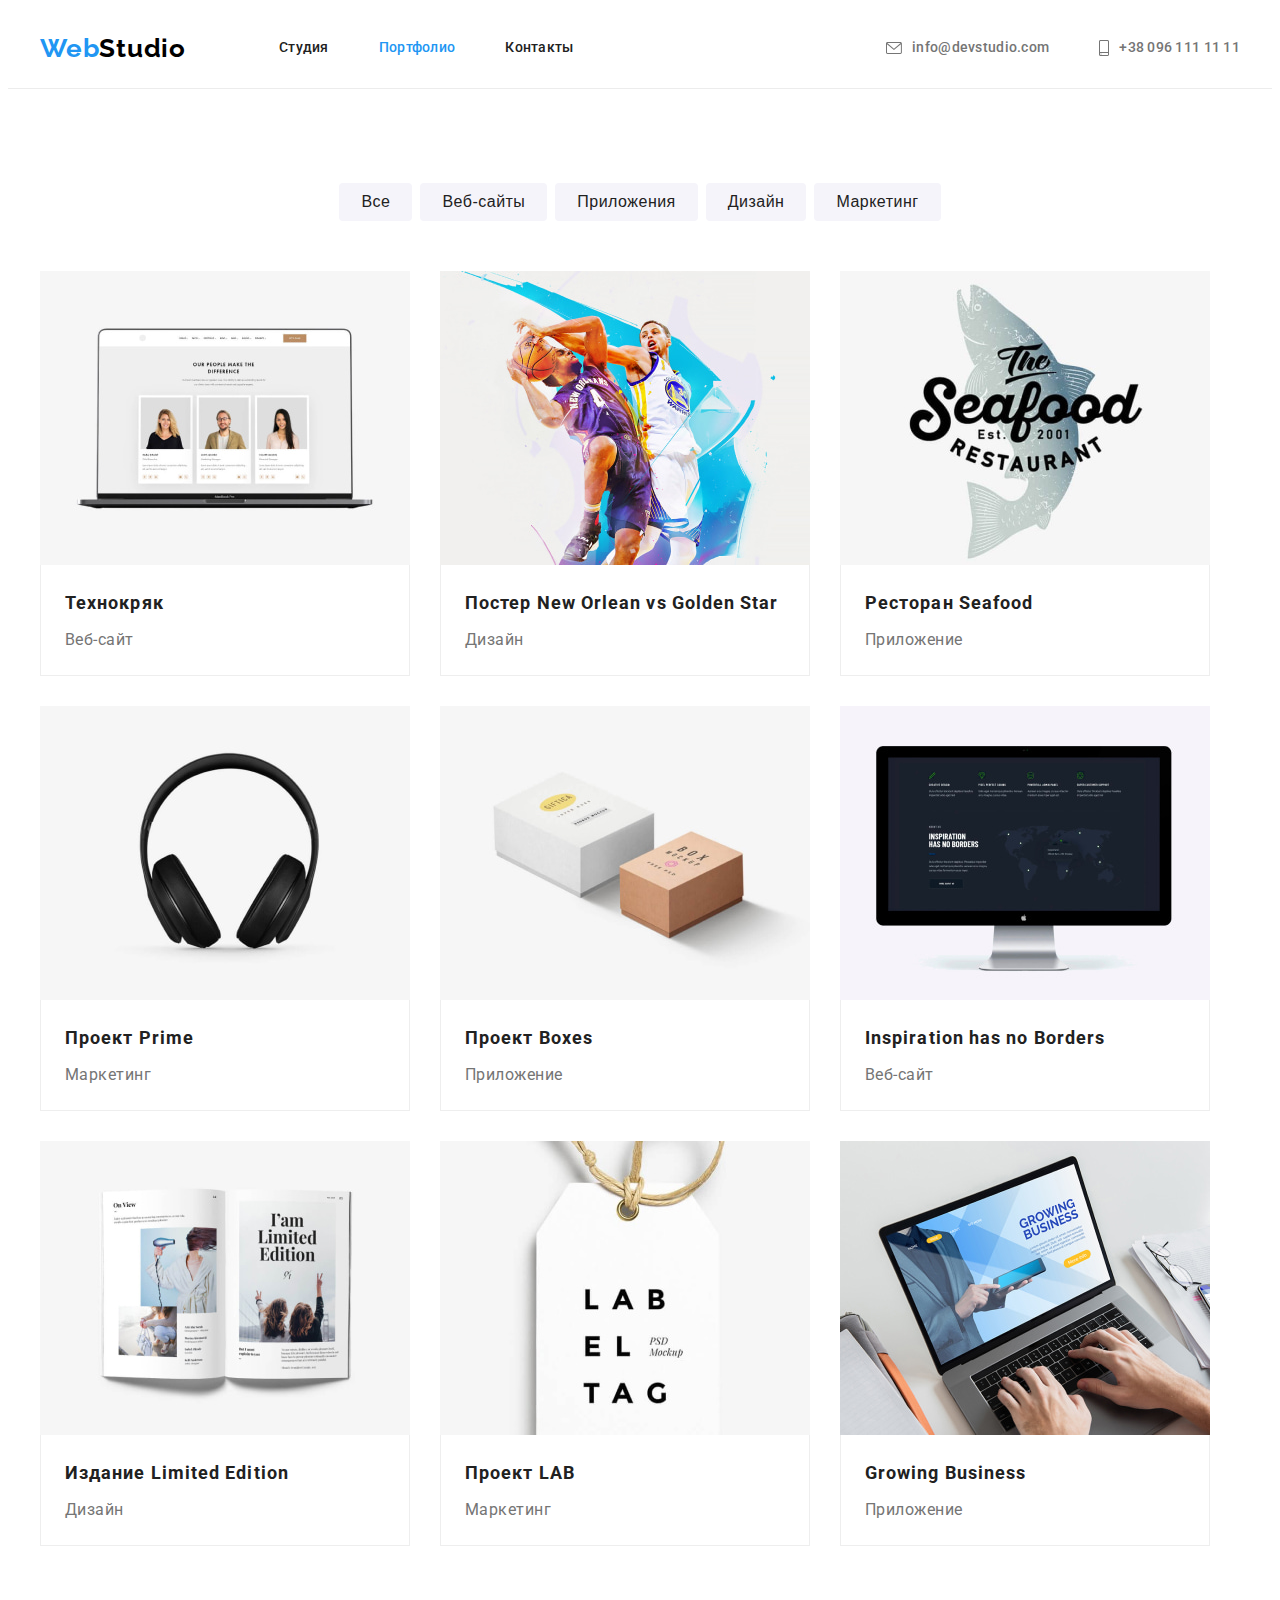
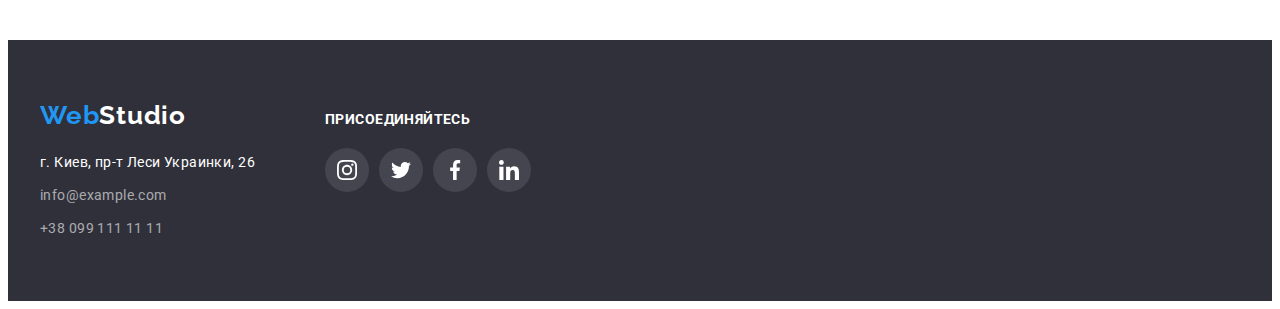
==== portfolio.html @ aa601a35 "hw5" ====
<!DOCTYPE html>
<html lang="ru">
<head>
    <meta charset="UTF-8">
    <meta http-equiv="X-UA-Compatible" content="IE=edge">
    <meta name="viewport" content="width=device-width, initial-scale=1.0">
    <title>Портфолио</title>
    
    <!-- Основные шрифты -->
    <link rel="preconnect" href="https://fonts.googleapis.com">
    <link rel="preconnect" href="https://fonts.gstatic.com" crossorigin>
    <link href="https://fonts.googleapis.com/css2?family=Raleway:wght@700&family=Roboto:wght@400;500;700;900&display=swap" rel="stylesheet">
    
        <!-- Нормализация стилей -->
    <link rel="stylesheet" href="https://cdnjs.cloudflare.com/ajax/libs/modern-normalize/1.1.0/modern-normalize.min.css"
        integrity="sha512-wpPYUAdjBVSE4KJnH1VR1HeZfpl1ub8YT/NKx4PuQ5NmX2tKuGu6U/JRp5y+Y8XG2tV+wKQpNHVUX03MfMFn9Q=="
        crossorigin="anonymous" referrerpolicy="no-referrer" />
    
    <!-- Кастомные стили -->
    <link rel="stylesheet" href="./css/styles.css">
</head>
<body>
    <!-- Секция Хедер -->
    <header class="header">
        <div class="container header-container">
            <a class="logo link" href="./index.html" lang="en"><span class="logo-primary">Web</span><span
                    class="logo-secondary">Studio</span></a>
            <nav class="nav">
                <ul class="nav-list list">
                    <li class="nav-item"><a class="link" href="./index.html">Студия</a></li>
                    <li class="nav-item"><a class="link current" href="./portfolio.html">Портфолио</a></li>
                    <li class="nav-item"><a class="link" href="">Контакты</a></li>
                </ul>
            </nav>
            <ul class="contact-list list">
                <li class="contact-item">
                    <a class="contact-link link" href="mailto:info@devstudio.com">
                        <svg class="contact-icon" width="16" height="12">
                            <use href="./images/icons.svg#envelope"></use>
                        </svg>
                        info@devstudio.com</a>
                </li>
                <li class="contact-item">
                    <a class="contact-link link" href="tel:+380961111111">
                        <svg class="contact-icon" width="10" height="16">
                            <use href="./images/icons.svg#smartphone"></use>
                        </svg>
                        +38 096 111 11 11</a>
                </li>
            </ul>
        </div>
    </header>
    <!-- Уникальный контент -->
    <main>
        <!-- Секция Портфолио -->
        <section class="portfolio section">
           <div class="container portfolio-container">
                <h1 class="portfolio-title">Портфолио</h1>
                <ul class="filter-list list">
                    <li class="filter-item">
                        <button class="filter-btn" type="button">Все</button>
                    </li>
                    <li class="filter-item">
                        <button class="filter-btn" type="button">Веб-сайты</button>
                    </li>
                    <li class="filter-item">
                        <button class="filter-btn" type="button">Приложения</button>
                    </li>
                    <li class="filter-item">
                        <button class="filter-btn" type="button">Дизайн</button></li>
                    <li class="filter-item">
                        <button class="filter-btn" type="button">Маркетинг</button>
                    </li>
                </ul>
                <ul class="portfolio-list list">
                    <li class="portfolio-item">
                        <a class="portfolio-link link" href="">
                            <img class="portfolio-img" src="./images/portfolio/web.jpg" alt="Демонстрация веб-сайта" width="370"
                                height="294">
                            <div class="txt-card">
                                <h2 class="portfolio-subtitle">Технокряк</h2>
                                <p class="portfolio-desc">Веб-сайт</p>
                            </div>
                        </a>
                    </li>
                    <li class="portfolio-item">
                        <a class="portfolio-link link" href="">
                            <img class="portfolio-img" src="./images/portfolio/poster.jpg" alt="Постер с баскетболистами" width="370"
                                height="294">
                            <div class="txt-card">
                                <h2 class="portfolio-subtitle">Постер New Orlean vs Golden Star</h2>
                                <p class="portfolio-desc">Дизайн</p>
                            </div>
                        </a>
                    </li>
                    <li class="portfolio-item">
                        <a class="portfolio-link link" href="">
                            <img class="portfolio-img" src="./images/portfolio/seafood.jpg" alt="Логотип ресторана" width="370"
                                height="294">
                            <div class="txt-card">
                                <h2 class="portfolio-subtitle">Ресторан Seafood</h2>
                                <p class="portfolio-desc">Приложение</p>
                            </div>
                        </a>
                    </li>
                    <li class="portfolio-item">
                        <a class="portfolio-link link" href="">
                            <img class="portfolio-img" src="./images/portfolio/prime.jpg" alt="Закрытые наушники" width="370"
                                height="294">
                            <div class="txt-card">
                                <h2 class="portfolio-subtitle">Проект Prime</h2>
                                <p class="portfolio-desc">Маркетинг</p>
                            </div>
                        </a>
                    </li>
                    <li class="portfolio-item">
                        <a class="portfolio-link link" href="">
                            <img class="portfolio-img" src="./images/portfolio/boxes.jpg" alt="Коробки" width="370" height="294">
                            <div class="txt-card">
                                <h2 class="portfolio-subtitle">Проект Boxes</h2>
                                <p class="portfolio-desc">Приложение</p>
                            </div>
                        </a>
                    </li>
                    <li class="portfolio-item">
                        <a class="portfolio-link link" href="">
                            <img class="portfolio-img" src="./images/portfolio/inspiration.jpg" alt="Демонстрация веб-сайта" width="370"
                                height="294">
                            <div class="txt-card">
                                <h2 class="portfolio-subtitle">Inspiration has no Borders</h2>
                                <p class="portfolio-desc">Веб-сайт</p>
                            </div>
                        </a>
                    </li>
                    <li class="portfolio-item">
                        <a class="portfolio-link link" href="">
                            <img class="portfolio-img" src="./images/portfolio/edition.jpg" alt="Издание в развороте" width="370"
                                height="294">
                            <div class="txt-card">
                                <h2 class="portfolio-subtitle">Издание Limited Edition</h2>
                                <p class="portfolio-desc">Дизайн</p>
                            </div>
                        </a>
                    </li>
                    <li class="portfolio-item">
                        <a class="portfolio-link link" href="">
                            <img class="portfolio-img" src="./images/portfolio/lab.jpg" alt="Бирка продукта" width="370" height="294">
                            <div class="txt-card">
                                <h2 class="portfolio-subtitle">Проект LAB</h2>
                                <p class="portfolio-desc">Маркетинг</p>
                            </div>
                        </a>
                    </li>
                    <li class="portfolio-item">
                        <a class="portfolio-link link" href="">
                            <img class="portfolio-img" src="./images/portfolio/business.jpg" alt="Демонстрация приложения" width="370"
                                height="294">
                            <div class="txt-card">
                                <h2 class="portfolio-subtitle">Growing Business</h2>
                                <p class="portfolio-desc">Приложение</p>
                            </div>
                        </a>
                    </li>
                </ul>
           </div>
        </section>
    </main>
    <!-- Секция Футер -->
    <footer class="footer section">
        <div class="container footer-container">
            <div class="footer-container-contacts">
                <a class="logo link" href="./index.html" lang="en"><span class="logo-primary">Web</span><span
                        class="footer-logo-secondary">Studio</span></a>
                <address class="footer-address">
                    <span class="location">г. Киев, пр-т Леси Украинки, 26</span>
                    <ul class="footer-list list">
                        <li class="footer-item">
                            <a class="footer-link link" href="mailto:info@example.com">info@example.com</a>
                        </li>
                        <li class="footer-item">
                            <a class="footer-link link" href="tel:+380991111111">+38 099 111 11 11</a>
                        </li>
                    </ul>
                </address>
            </div>
            <div class="footer-container-socials">
                <p class="footer-socials-title">присоединяйтесь</p>
                <ul class="footer-socials list">
                    <li class="footer-socials-item">
                        <a class="footer-socials-link link" href="">
                            <svg class="footer-socials-icon" width="20" height="20">
                                <use href="./images/icons.svg#instagram"></use>
                            </svg>
                        </a>
                    </li>
                    <li class="footer-socials-item">
                        <a class="footer-socials-link link" href="">
                            <svg class="footer-socials-icon" width="20" height="20">
                                <use href="./images/icons.svg#twitter"></use>
                            </svg>
                        </a>
                    </li>
                    <li class="footer-socials-item">
                        <a class="footer-socials-link link" href="">
                            <svg class="footer-socials-icon" width="20" height="20">
                                <use href="./images/icons.svg#facebook"></use>
                            </svg>
                        </a>
                    </li>
                    <li class="footer-socials-item">
                        <a class="footer-socials-link link" href="">
                            <svg class="footer-socials-icon" width="20" height="20">
                                <use href="./images/icons.svg#linkedin"></use>
                            </svg>
                        </a>
                    </li>
                </ul>
            </div>
        </div>
    </footer>
</body>
</html>
---- css/styles.css ----
:root {
  /* Шрифт */
  --primary-font: "Roboto", sans-serif;
  --secondary-font: "Raleway", sans-serif;

  /* Цвет текста */
  --primary-text-color: #212121;
  --secondary-text-color: #757575;
  --primary-accent-color: #2196f3;
  --secondary-accent-color: #ffffff;
  --header-logo-color: #000000;
  --footer-item-color: rgba(255, 255, 255, 0.6);

  /* Фон */
  --primary-background-color: #ffffff;
  --secondary-background-color: #2f303a;
  --additional-background-color: #f5f4fa;
  --hero-background-color: #c4c4c4;
}

/* Body */

body {
  font-family: var(--primary-font);
  font-size: 14px;
  line-height: 1.14;

  letter-spacing: 0.03em;

  color: var(--primary-text-color);
  background-color: var(--primary-background-color);
}

h1,
h2,
h3,
h4,
h5,
h6,
p {
  margin: 0;
  max-width: 100%;
}

img {
  display: block;
}

.link {
  font-family: inherit;
  color: inherit;
  text-decoration: none;
}
.list {
  padding-left: 0;
  margin-top: 0;
  margin-bottom: 0;

  list-style: none;
}

.container {
  width: 1200px;
  padding-left: 15px;
  padding-right: 15px;

  margin-left: auto;
  margin-right: auto;
}

.section {
  padding-top: 94px;
  padding-bottom: 94px;
}

/* Стиль Лого */

.logo-primary,
.logo-secondary,
.footer-logo-secondary {
  font-family: var(--secondary-font);
  font-weight: 700;
  font-size: 26px;
  line-height: 1.19;

  letter-spacing: 0.03em;

  color: var(--primary-accent-color);
}
.logo-secondary {
  color: var(--header-logo-color);
}
.footer-logo-secondary {
  color: var(--secondary-accent-color);
}

/* Хедер */

.header {
  border-bottom: 1px solid #ececec;
}

.header-container {
  display: flex;
  align-items: center;
}

.header-container .logo {
  margin-right: 93px;
}

.nav-list {
  display: flex;
}

.nav-item {
  display: flex;
  margin-right: 50px;

  font-weight: 500;
  letter-spacing: 0.02em;
}

.nav-item:last-child {
  margin-right: 0;
}

.nav-item > .link:hover,
.nav-item > .link:focus {
  color: var(--primary-accent-color);
}

.nav-item > .link {
  display: block;
  padding-top: 32px;
  padding-bottom: 32px;
}

.nav-list .link.current {
  color: var(--primary-accent-color);
}

.contact-list {
  display: flex;
  margin-left: auto;

  font-weight: 500;
  letter-spacing: 0.02em;
}

.contact-item {
  color: var(--secondary-text-color);
}

.contact-item:not(:last-child) {
  margin-right: 50px;
}

.contact-link {
  display: flex;
  align-items: center;
  padding-top: 32px;
  padding-bottom: 32px;
}

.contact-icon {
  margin-right: 10px;
  fill: currentColor;
}

.contact-list .link:hover,
.contact-list .link:focus {
  color: var(--primary-accent-color);
}

/* Герой */

.hero {
  max-width: 1600px;
  margin-left: auto;
  margin-right: auto;
  padding-top: 200px;
  padding-bottom: 200px;

  text-align: center;

  background-color: var(--hero-background-color);
  background-image: linear-gradient(
      to bottom,
      rgba(47, 48, 58, 0.4),
      rgba(47, 48, 58, 0.4)
    ),
    url(../images/hero-img.jpg);
  background-repeat: no-repeat;
  background-position: center;
  background-size: cover;
}

.hero-title {
  max-width: 696px;
  margin-left: auto;
  margin-right: auto;
  margin-bottom: 30px;

  font-weight: 900;
  font-size: 44px;
  line-height: 1.36;

  letter-spacing: 0.06em;
  text-transform: uppercase;

  color: var(--secondary-accent-color);
}

.hero-button {
  padding: 10px 32px;
  border-radius: 4px;

  font-weight: 700;
  font-size: 16px;
  line-height: 1.88;
  letter-spacing: 0.06em;

  color: var(--secondary-accent-color);

  background-color: var(--primary-accent-color);
  cursor: pointer;

  border: none;
}

.hero-button:hover,
.hero-button:focus {
  background-color: #188ce8;
}

/* Особенности */

.feature-list {
  display: flex;
}

.feature-box-icon {
  display: flex;
  width: 270px;
  height: 120px;
  margin-bottom: 30px;
  justify-content: center;
  align-items: center;
  background-color: var(--additional-background-color);
  border-radius: 4px;
}

.feature-item {
  min-width: 270px;
}

.feature-item:not(:last-child) {
  margin-right: 30px;
}

.feature-subtitle {
  margin-bottom: 10px;

  font-weight: 700;
  font-size: 14px;
  line-height: 1.14;

  letter-spacing: 0.03em;
  text-transform: uppercase;

  color: var(--primary-text-color);
}

.feature-text {
  font-size: 14px;
  line-height: 1.71;

  letter-spacing: 0.03em;

  color: var(--secondary-text-color);
}

/* Услуги и Команда*/

.services.section {
  padding-top: 0;
}

.services-title,
.team-title {
  margin-bottom: 50px;

  font-weight: 700;
  font-size: 36px;
  line-height: 1.17;

  text-align: center;
  letter-spacing: 0.03em;

  color: var(--primary-text-color);
}

.services-list {
  display: flex;
}

.services-item:not(:last-child) {
  margin-right: 30px;
}

.team-list {
  display: flex;
}

.team-item {
  background-color: var(--primary-background-color);
  box-shadow: 0px 1px 3px rgba(0, 0, 0, 0.12), 0px 1px 1px rgba(0, 0, 0, 0.14),
    0px 2px 1px rgba(0, 0, 0, 0.2);
  border-radius: 0px 0px 4px 4px;
}

.team-item:not(:last-child) {
  margin-right: 30px;
}

.team-txt {
  padding-top: 30px;
  padding-bottom: 30px;
  padding-left: 32px;
  padding-right: 32px;
}

.team-subtitle {
  margin-bottom: 10px;

  font-weight: 500;
  font-size: 16px;
  line-height: 1.19;
  text-align: center;

  letter-spacing: 0.03em;

  color: var(--primary-text-color);
}

.team-desc {
  margin-bottom: 16px;

  font-size: 16px;
  line-height: 1.19;
  text-align: center;

  letter-spacing: 0.03em;

  color: var(--secondary-text-color);
}

.team {
  background: var(--additional-background-color);
}

.socials {
  display: flex;
}

.socials-item:not(:last-child) {
  margin-right: 10px;
}

.socials-link {
  display: flex;
  justify-content: center;
  align-items: center;

  width: 44px;
  height: 44px;

  border-radius: 50%;
  background-color: var(--primary-background-color);
}

.socials-link:hover,
.socials-link:focus {
  background-color: var(--primary-accent-color);
}

.socials-link:hover .socials-icon,
.socials-link:focus .socials-icon {
  fill: var(--secondary-accent-color);
}

.socials-icon {
  fill: #afb1b8;
}

/* Секция Клиенты */
.clients {
  padding-top: 94px;
  padding-bottom: 94px;
}

.clients-title {
  margin-bottom: 50px;

  font-weight: 700;
  font-size: 36px;
  line-height: 1.17;
  text-align: center;
  letter-spacing: 0.03em;

  color: var(--primary-text-color);
}

.clients-list {
  display: flex;
}

.clients-item:not(:last-child) {
  margin-right: 30px;
}

.clients-link {
  display: flex;
  justify-content: center;
  align-items: center;
  width: 170px;
  height: 92px;

  color: #afb1b8;
  border: 1px solid #afb1b8;
  border-radius: 4px;
}

.clients-icon {
  fill: #afb1b8;
}

.clients-link:hover .clients-icon,
.clients-link:focus .clients-icon {
  fill: var(--primary-accent-color);
}
.clients-link:hover,
.clients-link:focus {
  border: 1px solid var(--primary-accent-color);
}

/* Футер */
.footer-container {
  display: flex;
  align-items: baseline;
}

.footer.section {
  padding-top: 60px;
  padding-bottom: 60px;

  background-color: var(--secondary-background-color);
}

.footer-container-contacts {
  display: block;
  margin-right: 70px;
}

.footer-container-socials {
  display: block;
}
.footer-container .logo {
  display: block;
  margin-bottom: 20px;
}

.footer-socials-title {
  margin-bottom: 20px;

  font-weight: 700;
  font-size: 14px;
  line-height: 1.14;
  letter-spacing: 0.03em;
  text-transform: uppercase;

  color: var(--primary-background-color);
}

.footer-socials {
  display: flex;
}

.footer-socials-item:not(:last-child) {
  margin-right: 10px;
}

.footer-socials-link {
  display: flex;
  justify-content: center;
  align-items: center;

  width: 44px;
  height: 44px;

  border-radius: 50%;
  background-color: rgba(255, 255, 255, 0.1);
}

.footer-socials-link:hover,
.footer-socials-link:focus {
  background-color: var(--primary-accent-color);
}

.footer-socials-icon {
  fill: var(--secondary-accent-color);
}

.location,
.footer-link {
  font-size: 14px;
  line-height: 1.71;
  font-style: normal;

  letter-spacing: 0.03em;

  color: var(--secondary-accent-color);
}

.location {
  display: block;
  margin-bottom: 9px;
}

.footer-item:not(:last-child) {
  margin-bottom: 9px;
}

.footer-link {
  color: var(--footer-item-color);
}

.footer-link:hover,
.footer-link:focus {
  color: var(--primary-accent-color);
}
/* Портфолио */

.filter-list {
  display: flex;
  justify-content: center;
  margin-bottom: 50px;
}

.filter-item:not(:last-child) {
  margin-right: 8px;
}

.filter-btn {
  padding: 6px 22px;
  border-radius: 4px;

  font-weight: 500;
  font-size: 16px;
  line-height: 1.63;

  text-align: center;
  letter-spacing: 0.03em;

  color: var(--primary-text-color);
  background-color: var(--additional-background-color);
  cursor: pointer;

  border: none;
}

.filter-btn:hover,
.filter-btn:focus {
  color: var(--secondary-accent-color);
  background-color: var(--primary-accent-color);
  box-shadow: 0px 3px 1px rgba(0, 0, 0, 0.1), 0px 1px 2px rgba(0, 0, 0, 0.08),
    0px 2px 2px rgba(0, 0, 0, 0.12);
  border-radius: 4px;
}

.portfolio-list {
  display: flex;
  flex-wrap: wrap;

  margin-right: -30px;
  margin-bottom: -30px;
}

.portfolio-item {
  flex-basis: calc(100% - 60px) / 3;

  margin-right: 30px;
  margin-bottom: 30px;
}

.portfolio-link {
  display: block;
}

.portfolio-link:hover,
.portfolio-link:focus {
  box-shadow: 0px 1px 1px rgba(0, 0, 0, 0.12), 0px 4px 4px rgba(0, 0, 0, 0.06),
    1px 4px 6px rgba(0, 0, 0, 0.16);
}

.txt-card {
  padding-top: 20px;
  padding-bottom: 20px;
  padding-left: 24px;
  padding-right: 24px;

  border-left: 1px solid #eeeeee;
  border-right: 1px solid #eeeeee;
  border-bottom: 1px solid #eeeeee;
}

.portfolio-subtitle {
  margin-bottom: 4px;

  font-weight: 700;
  font-size: 18px;
  line-height: 2;

  letter-spacing: 0.06em;

  color: var(--primary-text-color);
}

.portfolio-desc {
  font-size: 16px;
  line-height: 1.88;

  letter-spacing: 0.03em;

  color: var(--secondary-text-color);
}

/* visually-hidden */

.feature-title,
.portfolio-title {
  position: absolute;
  white-space: nowrap;
  width: 1px;
  height: 1px;
  overflow: hidden;
  border: 0;
  padding: 0;
  clip: rect(0 0 0 0);
  clip-path: inset(50%);
  margin: -1px;
}
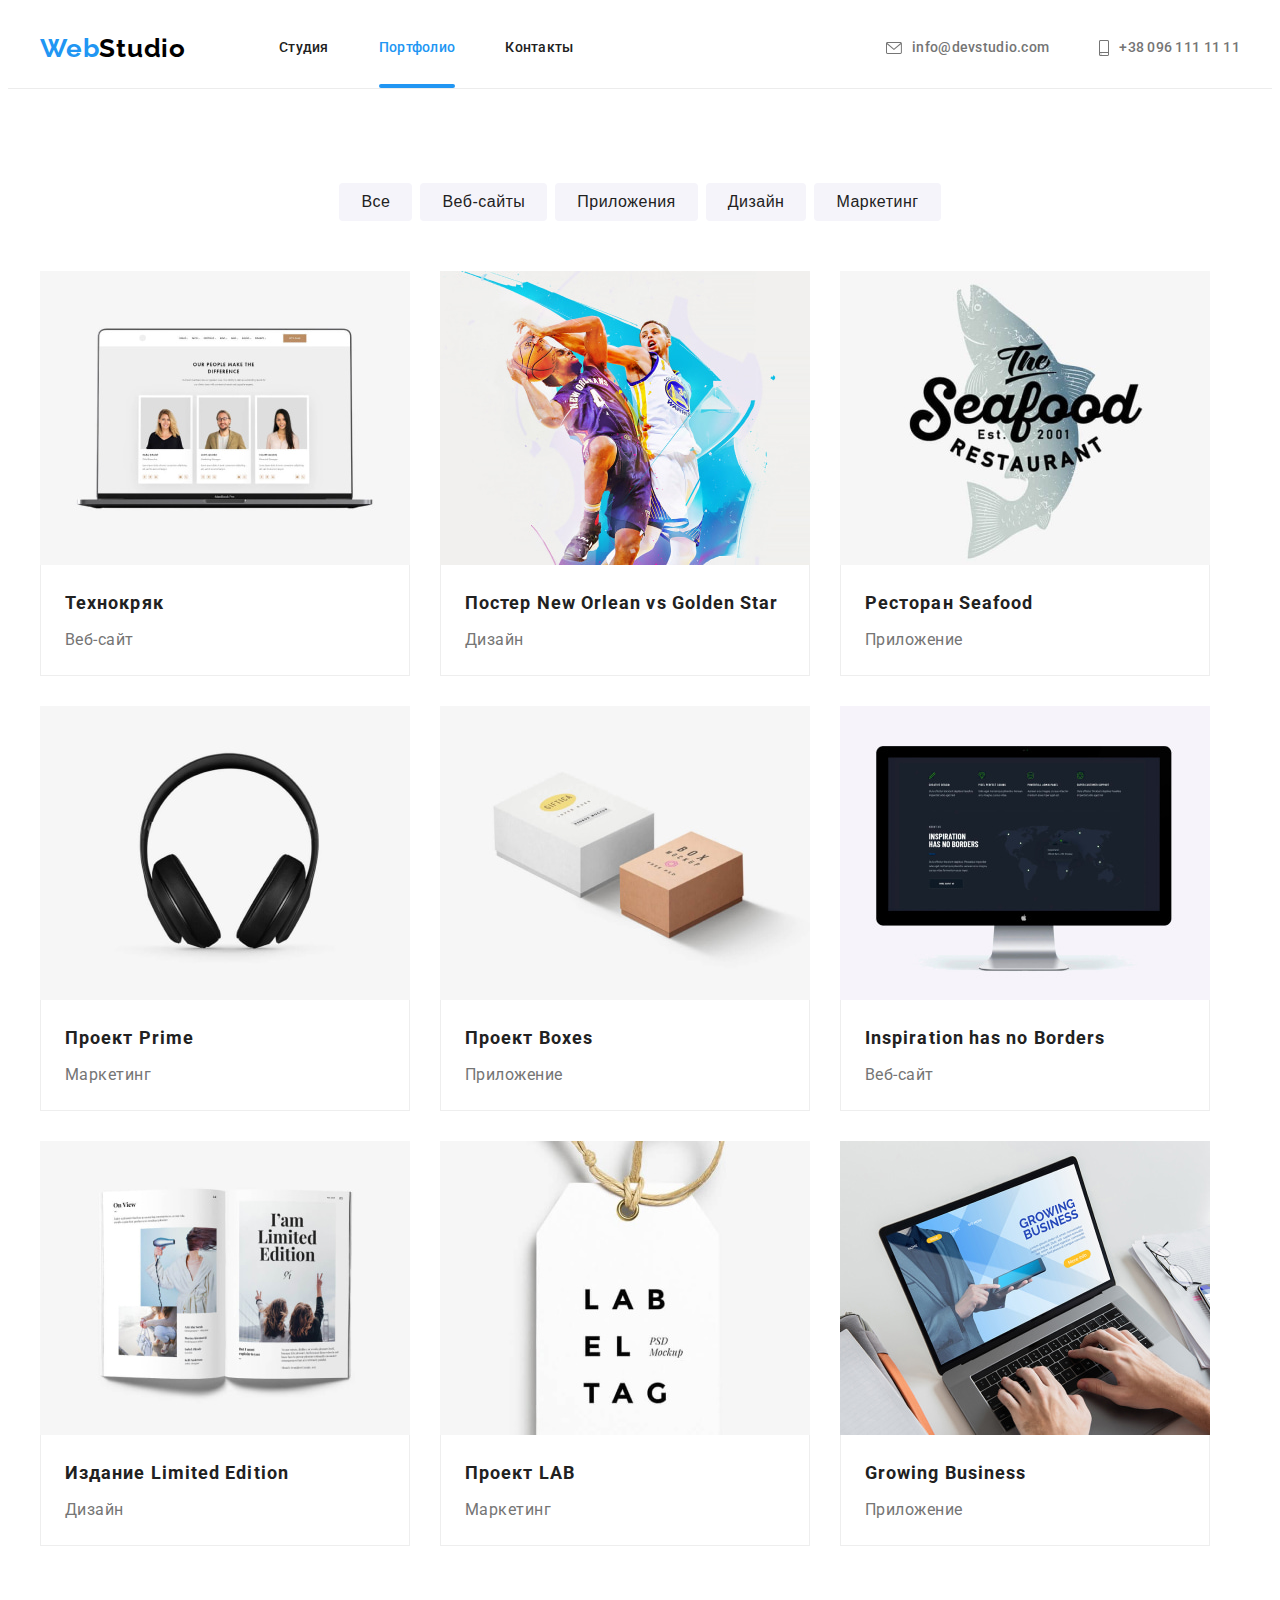
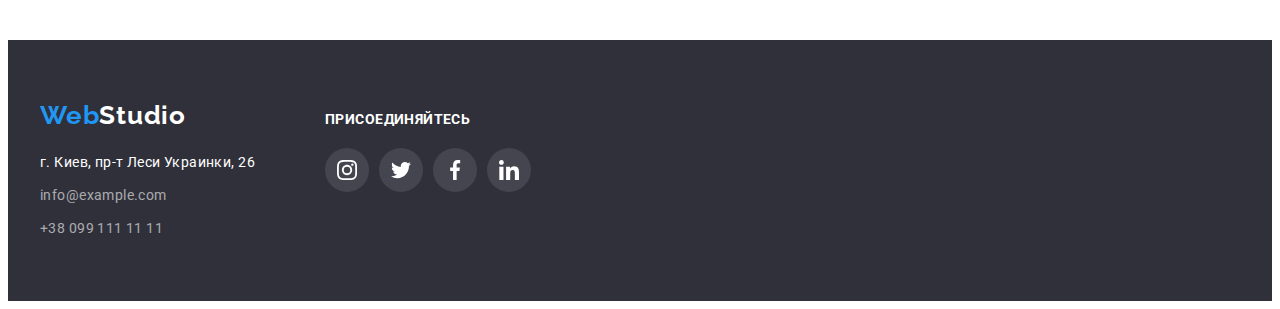
==== commit 3ce5f42c: "c1-c7-done" ====
--- a/portfolio.html
+++ b/portfolio.html
@@ -75,89 +75,164 @@
                 <ul class="portfolio-list list">
                     <li class="portfolio-item">
                         <a class="portfolio-link link" href="">
-                            <img class="portfolio-img" src="./images/portfolio/web.jpg" alt="Демонстрация веб-сайта" width="370"
-                                height="294">
+                            <div class="portfolio-thumb">
+                                <img class="portfolio-img" src="./images/portfolio/web.jpg" alt="Демонстрация веб-сайта" width="370" height="294">
+                                <div class="portfolio-row">
+                                    <p class="portfolio-row-txt">
+                                        Ресурс предлагает комплексные предложения с разным уровнем функционала и сервисов. Все это позволит посетителю
+                                        получить
+                                        исчерпывающие сведения о компании или частном лице.
+                                    </p>
+                                </div>
+                            </div>
                             <div class="txt-card">
                                 <h2 class="portfolio-subtitle">Технокряк</h2>
-                                <p class="portfolio-desc">Веб-сайт</p>
-                            </div>
-                        </a>
-                    </li>
-                    <li class="portfolio-item">
-                        <a class="portfolio-link link" href="">
-                            <img class="portfolio-img" src="./images/portfolio/poster.jpg" alt="Постер с баскетболистами" width="370"
-                                height="294">
+                                <h3 class="portfolio-desc">Веб-сайт</h3>
+                            </div>
+                        </a>
+                    </li>
+                    <li class="portfolio-item">
+                        <a class="portfolio-link link" href="">
+                            <div class="portfolio-thumb">
+                                <img class="portfolio-img" src="./images/portfolio/poster.jpg" alt="Постер с баскетболистами" width="370" height="294">
+                                <div class="portfolio-row">
+                                    <p class="portfolio-row-txt">
+                                        Ресурс предлагает комплексные предложения с разным уровнем функционала и сервисов. Все это позволит посетителю
+                                        получить
+                                        исчерпывающие сведения о компании или частном лице.
+                                    </p>
+                                </div>
+                            </div>
                             <div class="txt-card">
                                 <h2 class="portfolio-subtitle">Постер New Orlean vs Golden Star</h2>
-                                <p class="portfolio-desc">Дизайн</p>
-                            </div>
-                        </a>
-                    </li>
-                    <li class="portfolio-item">
-                        <a class="portfolio-link link" href="">
-                            <img class="portfolio-img" src="./images/portfolio/seafood.jpg" alt="Логотип ресторана" width="370"
-                                height="294">
+                                <h3 class="portfolio-desc">Дизайн</h3>
+                            </div>
+                        </a>
+                    </li>
+                    <li class="portfolio-item">
+                        <a class="portfolio-link link" href="">
+                            <div class="portfolio-thumb">
+                                <img class="portfolio-img" src="./images/portfolio/seafood.jpg" alt="Логотип ресторана" width="370" height="294">
+                                <div class="portfolio-row">
+                                    <p class="portfolio-row-txt">
+                                        Ресурс предлагает комплексные предложения с разным уровнем функционала и сервисов. Все это позволит посетителю
+                                        получить
+                                        исчерпывающие сведения о компании или частном лице.
+                                    </p>
+                                </div>
+                            </div>
                             <div class="txt-card">
                                 <h2 class="portfolio-subtitle">Ресторан Seafood</h2>
-                                <p class="portfolio-desc">Приложение</p>
-                            </div>
-                        </a>
-                    </li>
-                    <li class="portfolio-item">
-                        <a class="portfolio-link link" href="">
-                            <img class="portfolio-img" src="./images/portfolio/prime.jpg" alt="Закрытые наушники" width="370"
-                                height="294">
+                                <h3 class="portfolio-desc">Приложение</h3>
+                            </div>
+                        </a>
+                    </li>
+                    <li class="portfolio-item">
+                        <a class="portfolio-link link" href="">
+                            <div class="portfolio-thumb">
+                                <img class="portfolio-img" src="./images/portfolio/prime.jpg" alt="Закрытые наушники" width="370" height="294">
+                                <div class="portfolio-row">
+                                    <p class="portfolio-row-txt">
+                                        Ресурс предлагает комплексные предложения с разным уровнем функционала и сервисов. Все это позволит посетителю
+                                        получить
+                                        исчерпывающие сведения о компании или частном лице.
+                                    </p>
+                                </div>
+                            </div>
                             <div class="txt-card">
                                 <h2 class="portfolio-subtitle">Проект Prime</h2>
-                                <p class="portfolio-desc">Маркетинг</p>
-                            </div>
-                        </a>
-                    </li>
-                    <li class="portfolio-item">
-                        <a class="portfolio-link link" href="">
-                            <img class="portfolio-img" src="./images/portfolio/boxes.jpg" alt="Коробки" width="370" height="294">
+                                <h3 class="portfolio-desc">Маркетинг</h3>
+                            </div>
+                        </a>
+                    </li>
+                    <li class="portfolio-item">
+                        <a class="portfolio-link link" href="">
+                            <div class="portfolio-thumb">
+                                <img class="portfolio-img" src="./images/portfolio/boxes.jpg" alt="Коробки" width="370" height="294">
+                                <div class="portfolio-row">
+                                    <p class="portfolio-row-txt">
+                                        Ресурс предлагает комплексные предложения с разным уровнем функционала и сервисов. Все это позволит посетителю
+                                        получить
+                                        исчерпывающие сведения о компании или частном лице.
+                                    </p>
+                                </div>
+                            </div>
                             <div class="txt-card">
                                 <h2 class="portfolio-subtitle">Проект Boxes</h2>
-                                <p class="portfolio-desc">Приложение</p>
-                            </div>
-                        </a>
-                    </li>
-                    <li class="portfolio-item">
-                        <a class="portfolio-link link" href="">
-                            <img class="portfolio-img" src="./images/portfolio/inspiration.jpg" alt="Демонстрация веб-сайта" width="370"
-                                height="294">
+                                <h3 class="portfolio-desc">Приложение</h3>
+                            </div>
+                        </a>
+                    </li>
+                    <li class="portfolio-item">
+                        <a class="portfolio-link link" href="">
+                            <div class="portfolio-thumb">
+                                <img class="portfolio-img" src="./images/portfolio/inspiration.jpg" alt="Демонстрация веб-сайта" width="370"
+                                    height="294">
+                                <div class="portfolio-row">
+                                    <p class="portfolio-row-txt">
+                                        Ресурс предлагает комплексные предложения с разным уровнем функционала и сервисов. Все это позволит посетителю
+                                        получить
+                                        исчерпывающие сведения о компании или частном лице.
+                                    </p>
+                                </div>
+                            </div>
                             <div class="txt-card">
                                 <h2 class="portfolio-subtitle">Inspiration has no Borders</h2>
-                                <p class="portfolio-desc">Веб-сайт</p>
-                            </div>
-                        </a>
-                    </li>
-                    <li class="portfolio-item">
-                        <a class="portfolio-link link" href="">
-                            <img class="portfolio-img" src="./images/portfolio/edition.jpg" alt="Издание в развороте" width="370"
-                                height="294">
+                                <h3 class="portfolio-desc">Веб-сайт</h3>
+                            </div>
+                        </a>
+                    </li>
+                    <li class="portfolio-item">
+                        <a class="portfolio-link link" href="">
+                            <div class="portfolio-thumb">
+                                <img class="portfolio-img" src="./images/portfolio/edition.jpg" alt="Издание в развороте" width="370" height="294">
+                                <div class="portfolio-row">
+                                    <p class="portfolio-row-txt">
+                                        Ресурс предлагает комплексные предложения с разным уровнем функционала и сервисов. Все это позволит посетителю
+                                        получить
+                                        исчерпывающие сведения о компании или частном лице.
+                                    </p>
+                                </div>
+                            </div>
                             <div class="txt-card">
                                 <h2 class="portfolio-subtitle">Издание Limited Edition</h2>
-                                <p class="portfolio-desc">Дизайн</p>
-                            </div>
-                        </a>
-                    </li>
-                    <li class="portfolio-item">
-                        <a class="portfolio-link link" href="">
-                            <img class="portfolio-img" src="./images/portfolio/lab.jpg" alt="Бирка продукта" width="370" height="294">
+                                <h3 class="portfolio-desc">Дизайн</h3>
+                            </div>
+                        </a>
+                    </li>
+                    <li class="portfolio-item">
+                        <a class="portfolio-link link" href="">
+                            <div class="portfolio-thumb">
+                                <img class="portfolio-img" src="./images/portfolio/lab.jpg" alt="Бирка продукта" width="370" height="294">
+                                <div class="portfolio-row">
+                                    <p class="portfolio-row-txt">
+                                        Ресурс предлагает комплексные предложения с разным уровнем функционала и сервисов. Все это позволит посетителю
+                                        получить
+                                        исчерпывающие сведения о компании или частном лице.
+                                    </p>
+                                </div>
+                            </div>
                             <div class="txt-card">
                                 <h2 class="portfolio-subtitle">Проект LAB</h2>
-                                <p class="portfolio-desc">Маркетинг</p>
-                            </div>
-                        </a>
-                    </li>
-                    <li class="portfolio-item">
-                        <a class="portfolio-link link" href="">
-                            <img class="portfolio-img" src="./images/portfolio/business.jpg" alt="Демонстрация приложения" width="370"
-                                height="294">
+                                <h3 class="portfolio-desc">Маркетинг</h3>
+                            </div>
+                        </a>
+                    </li>
+                    <li class="portfolio-item">
+                        <a class="portfolio-link link" href="">
+                            <div class="portfolio-thumb">
+                                <img class="portfolio-img" src="./images/portfolio/business.jpg" alt="Демонстрация приложения" width="370" height="294">
+                                <div class="portfolio-row">
+                                    <p class="portfolio-row-txt">
+                                        Ресурс предлагает комплексные предложения с разным уровнем функционала и сервисов. Все это позволит посетителю
+                                        получить
+                                        исчерпывающие сведения о компании или частном лице.
+                                    </p>
+                                </div>
+                            </div>
                             <div class="txt-card">
                                 <h2 class="portfolio-subtitle">Growing Business</h2>
-                                <p class="portfolio-desc">Приложение</p>
+                                <h3 class="portfolio-desc">Приложение</h3>
                             </div>
                         </a>
                     </li>
--- a/css/styles.css
+++ b/css/styles.css
@@ -16,6 +16,11 @@
   --secondary-background-color: #2f303a;
   --additional-background-color: #f5f4fa;
   --hero-background-color: #c4c4c4;
+  --portfolio-card-background: rgba(33, 150, 243, 0.9);
+
+  /* Анимация */
+  --primary-duration: 250ms;
+  --primery-timing-function: cubic-bezier(0.4, 0, 0.2, 1);
 }
 
 /* Body */
@@ -134,10 +139,28 @@
   display: block;
   padding-top: 32px;
   padding-bottom: 32px;
-}
-
-.nav-list .link.current {
+
+  transition: color var(--primary-duration) var(--primery-timing-function);
+}
+
+.link.current {
+  position: relative;
+
   color: var(--primary-accent-color);
+}
+
+.link.current::after {
+  content: "";
+
+  position: absolute;
+  left: 0;
+  bottom: 0;
+
+  display: block;
+  width: 100%;
+  height: 4px;
+  background-color: var(--primary-accent-color);
+  border-radius: 2px;
 }
 
 .contact-list {
@@ -161,6 +184,8 @@
   align-items: center;
   padding-top: 32px;
   padding-bottom: 32px;
+
+  transition: color var(--primary-duration) var(--primery-timing-function);
 }
 
 .contact-icon {
@@ -222,11 +247,12 @@
   letter-spacing: 0.06em;
 
   color: var(--secondary-accent-color);
-
   background-color: var(--primary-accent-color);
+  border: none;
   cursor: pointer;
 
-  border: none;
+  transition: background-color var(--primary-duration)
+    var(--primery-timing-function);
 }
 
 .hero-button:hover,
@@ -305,9 +331,41 @@
   display: flex;
 }
 
+.services-item {
+  display: block;
+  position: relative;
+}
+
 .services-item:not(:last-child) {
   margin-right: 30px;
 }
+
+.services-row {
+  display: flex;
+
+  position: absolute;
+  left: 0;
+  bottom: 0;
+
+  width: 100%;
+  height: 70px;
+  justify-content: center;
+  align-items: center;
+
+  background-color: rgba(47, 48, 58, 0.8);
+}
+
+.services-subtitle {
+  font-weight: 700;
+  font-size: 14px;
+  line-height: 1.14;
+  letter-spacing: 0.03em;
+  text-transform: uppercase;
+
+  color: var(--secondary-accent-color);
+}
+
+/* Команда */
 
 .team-list {
   display: flex;
@@ -378,6 +436,8 @@
 
   border-radius: 50%;
   background-color: var(--primary-background-color);
+  transition: background-color var(--primary-duration)
+    var(--primery-timing-function);
 }
 
 .socials-link:hover,
@@ -392,6 +452,7 @@
 
 .socials-icon {
   fill: #afb1b8;
+  transition: fill var(--primary-duration) var(--primery-timing-function);
 }
 
 /* Секция Клиенты */
@@ -430,10 +491,12 @@
   color: #afb1b8;
   border: 1px solid #afb1b8;
   border-radius: 4px;
+  transition: border var(--primary-duration) var(--primery-timing-function);
 }
 
 .clients-icon {
   fill: #afb1b8;
+  transition: fill var(--primary-duration) var(--primery-timing-function);
 }
 
 .clients-link:hover .clients-icon,
@@ -501,6 +564,8 @@
 
   border-radius: 50%;
   background-color: rgba(255, 255, 255, 0.1);
+  transition: background-color var(--primary-duration)
+    var(--primery-timing-function);
 }
 
 .footer-socials-link:hover,
@@ -534,12 +599,14 @@
 
 .footer-link {
   color: var(--footer-item-color);
+  transition: color var(--primary-duration) var(--primery-timing-function);
 }
 
 .footer-link:hover,
 .footer-link:focus {
   color: var(--primary-accent-color);
 }
+
 /* Портфолио */
 
 .filter-list {
@@ -554,20 +621,22 @@
 
 .filter-btn {
   padding: 6px 22px;
-  border-radius: 4px;
 
   font-weight: 500;
   font-size: 16px;
   line-height: 1.63;
-
   text-align: center;
   letter-spacing: 0.03em;
 
   color: var(--primary-text-color);
   background-color: var(--additional-background-color);
   cursor: pointer;
-
   border: none;
+  border-radius: 4px;
+
+  transition: color var(--primary-duration) var(--primery-timing-function),
+    background-color var(--primary-duration) var(--primery-timing-function),
+    box-shadow var(--primary-duration) var(--primery-timing-function);
 }
 
 .filter-btn:hover,
@@ -576,7 +645,6 @@
   background-color: var(--primary-accent-color);
   box-shadow: 0px 3px 1px rgba(0, 0, 0, 0.1), 0px 1px 2px rgba(0, 0, 0, 0.08),
     0px 2px 2px rgba(0, 0, 0, 0.12);
-  border-radius: 4px;
 }
 
 .portfolio-list {
@@ -596,6 +664,7 @@
 
 .portfolio-link {
   display: block;
+  transition: box-shadow var(--primary-duration) var(--primery-timing-function);
 }
 
 .portfolio-link:hover,
@@ -628,12 +697,48 @@
 }
 
 .portfolio-desc {
+  font-weight: 400;
   font-size: 16px;
   line-height: 1.88;
 
   letter-spacing: 0.03em;
 
   color: var(--secondary-text-color);
+}
+
+.portfolio-thumb {
+  position: relative;
+  overflow: hidden;
+}
+
+.portfolio-link:hover .portfolio-row,
+.portfolio-link:focus .portfolio-row {
+  transform: translateY(0);
+}
+
+.portfolio-row {
+  display: block;
+  width: 370px;
+  height: 294px;
+  padding: 63px 24px;
+
+  position: absolute;
+  top: 0;
+  left: 0;
+  transform: translateY(100%);
+  transition: transform var(--primary-duration) var(--primery-timing-function);
+
+  pointer-events: none;
+  background-color: var(--portfolio-card-background);
+}
+
+.portfolio-row-txt {
+  font-weight: 400;
+  font-size: 18px;
+  line-height: 1.56;
+  letter-spacing: 0.03em;
+
+  color: var(--secondary-accent-color);
 }
 
 /* visually-hidden */
